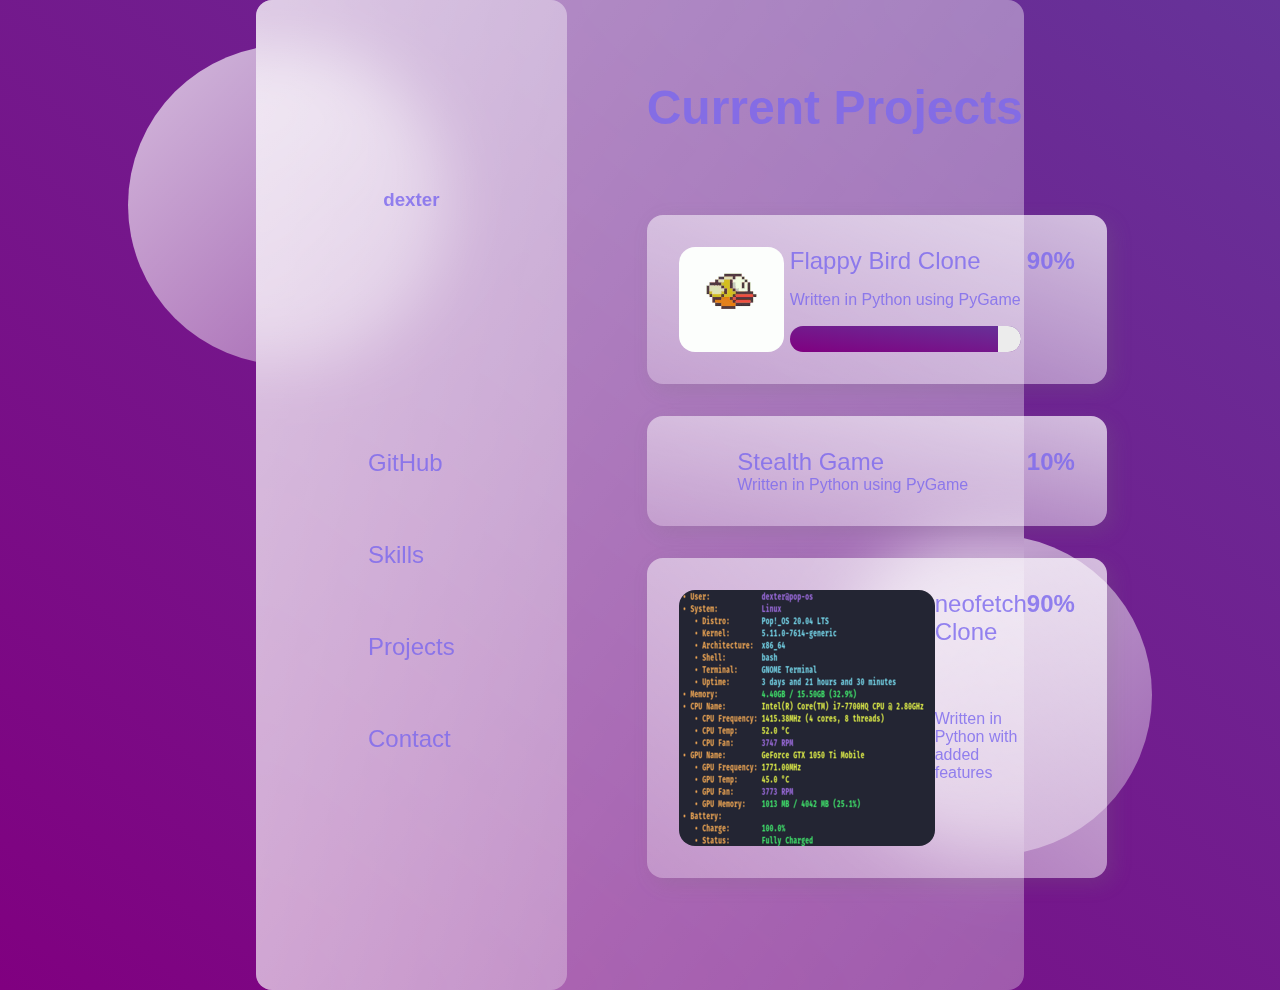
==== index.html @ 89300a67 "Add files via upload" ====
<!DOCTYPE html>
<html lang="en">
    <head>
        <meta charset="UTF-8">
        <meta http-equiv="X-UA-Compatible" content="IE=edge">
        <meta name="viewport" content="width=device-width, initial-scale=1.0">
        <link
            href="//db.onlinewebfonts.com/c/0ac87e2140960beafff078e81f279eef?family=Monaco" rel="stylesheet" type="text/css"
        />
        <link rel="stylesheet" href="./style.css">
        <title>dexter's portfolio</title>
    </head>
    <body>
        <main>
            <section class="glass">
                <div class="dashboard">
                    <div class="user">
                        <!-- <img src="" alt="avatar"> -->
                        <h3>dexter</h3>
                    </div>
                    <div class="links">
                        <div class="link">
                            <!-- <img src="./assets/github.svg" alt="github"> -->
                            <h2>GitHub</h2>
                        </div>
                        <div class="link">
                            <!-- <img src="./assets/github.svg" alt="skills"> -->
                            <h2>Skills</h2>
                        </div>
                        <div class="link">
                            <!-- <img src="./assets/github.svg" alt="projects"> -->
                            <h2>Projects</h2>
                        </div>
                        <div class="link">
                            <!-- <img src="./assets/github.svg" alt="contact"> -->
                            <h2>Contact</h2>
                        </div>
                    </div>
                </div>
                <div class="projects">
                    <div class="status">
                        <h1>Current Projects</h1>
                    </div>
                    <div class="cards">
                        <div class="card">
                            <img src="./assets/flappy.gif" alt="">
                            <div class="card-info">
                                <h2>Flappy Bird Clone</h2>
                                <p>Written in Python using PyGame</p>
                                <div class="progress1"></div>
                            </div>
                            <h2 class="percent">90%</h2>
                        </div>
                        <div class="card">
                            <img src="" alt="">
                            <div class="card-info">
                                <h2>Stealth Game</h2>
                                <p>Written in Python using PyGame</p>
                                <div class="progress2"></div>
                            </div>
                            <h2 class="percent">10%</h2>
                        </div>
                        <div class="card">
                            <img src="./assets/fetcher_256x256.png" alt="">
                            <div class="card-info">
                                <h2>neofetch Clone</h2>
                                <p>Written in Python with added features</p>
                                <div class="progress3"></div>
                            </div>
                            <h2 class="percent">90%</h2>
                        </div>
                    </div>
                </div>
            </section>
        </main>
        <div class="circle1">

        </div>
        <div class="circle2">

        </div>
    </body>
</html>
---- style.css ----
* 
{
    margin: 0px;
    padding: 0px;
    box-sizing: border-box;
}

body 
{
    font-family: 'Monaco', sans-serif;
}

h1
{
    color:mediumslateblue;
    font-weight: 600;
    font-size: 3rem;
    opacity: 0.8;
}

h2, p
{
    color:mediumslateblue;
    font-weight: 500;
    opacity: 0.8;
}

h3
{    
    color:mediumslateblue;
    font-weight: 600;
    opacity: 0.8;
}

main
{
    min-height: 100vh;
    background: linear-gradient(to right top, purple, rebeccapurple);
    display: flex;
    align-items: center;
    justify-content: center;
}

.glass
{
    background: white;
    min-height: 80vh;
    width: 60%;
    background: linear-gradient(to right bottom, 
    rgba(255, 255, 255, 0.5), 
    rgba(255, 255, 255, 0.3));

    border-radius: 1rem;
    z-index: 3;

    backdrop-filter: blur(2rem);

    display: flex;
}

.circle1, .circle2
{
    background: white;
    background: linear-gradient(to right bottom, 
    rgba(255, 255, 255, 0.7), 
    rgba(255, 255, 255, 0.3));
    height: 20rem;
    width: 20rem;
    position: absolute;
    border-radius: 50%;
}

.circle1
{
    top: 5%;
    left: 10%;
}

.circle2
{
    bottom: 5%;
    right: 10%;
}

.dashboard
{
    flex: 1;
    display: flex;
    flex-direction: column;
    align-items: center;
    justify-content: space-evenly;
    text-align: center;
    /* change the colour */
    background: linear-gradient(to right bottom, 
    rgba(255, 255, 255, 0.5), 
    rgba(255, 255, 255, 0.3));
    border-radius: 1rem;
}

.link
{
    display: flex;
    margin: 2rem 0rem;
    padding: 1rem 5rem;
    align-items: center;
}

.link h2
{
    padding: 0rem 2rem;
}

.projects
{
    flex: 2;
}

.status
{
    margin-bottom: 3rem;
}

.projects
{
    display: flex;
    flex-direction: column;
    margin: 5rem;
}

.card
{
    display: flex;
    background: linear-gradient(to right top, 
    rgba(255, 255, 255, 0.3), 
    rgba(255, 255, 255, 0.7));
    border-radius: 1rem;
    margin: 2rem 0rem;
    padding: 2rem;
    box-shadow: 6px 6px 20px rgba(122, 122, 122, 0.2);
    justify-content: space-between;
}

.progress1
{
    background: linear-gradient(to right top, 
    purple, 
    rebeccapurple);
    width: 100%;
    height: 25%;
    border-radius: 1rem;
    position: relative;
    overflow: hidden;
}

.progress1::after
{
    content: "";
    width: 100%;
    height: 100%;
    background: rgba(236, 236, 236);
    position: absolute;
    left: 90%;
}

.progress2
{
    background: linear-gradient(to right top, 
    purple, 
    rebeccapurple);
    width: 100%;
    height: 25%;
    border-radius: 1rem;
    position: relative;
    overflow: hidden;
}

.progress2::after
{
    content: "";
    width: 100%;
    height: 100%;
    background: rgba(236, 236, 236);
    position: absolute;
    left: 10%;
}

.card-info
{
    display: flex;
    flex-direction: column;
    justify-content: space-between;
    border-radius: 3rem;
}

.card img
{
    border-radius: 1rem;
}

.percent
{
    font-weight: bold;
}
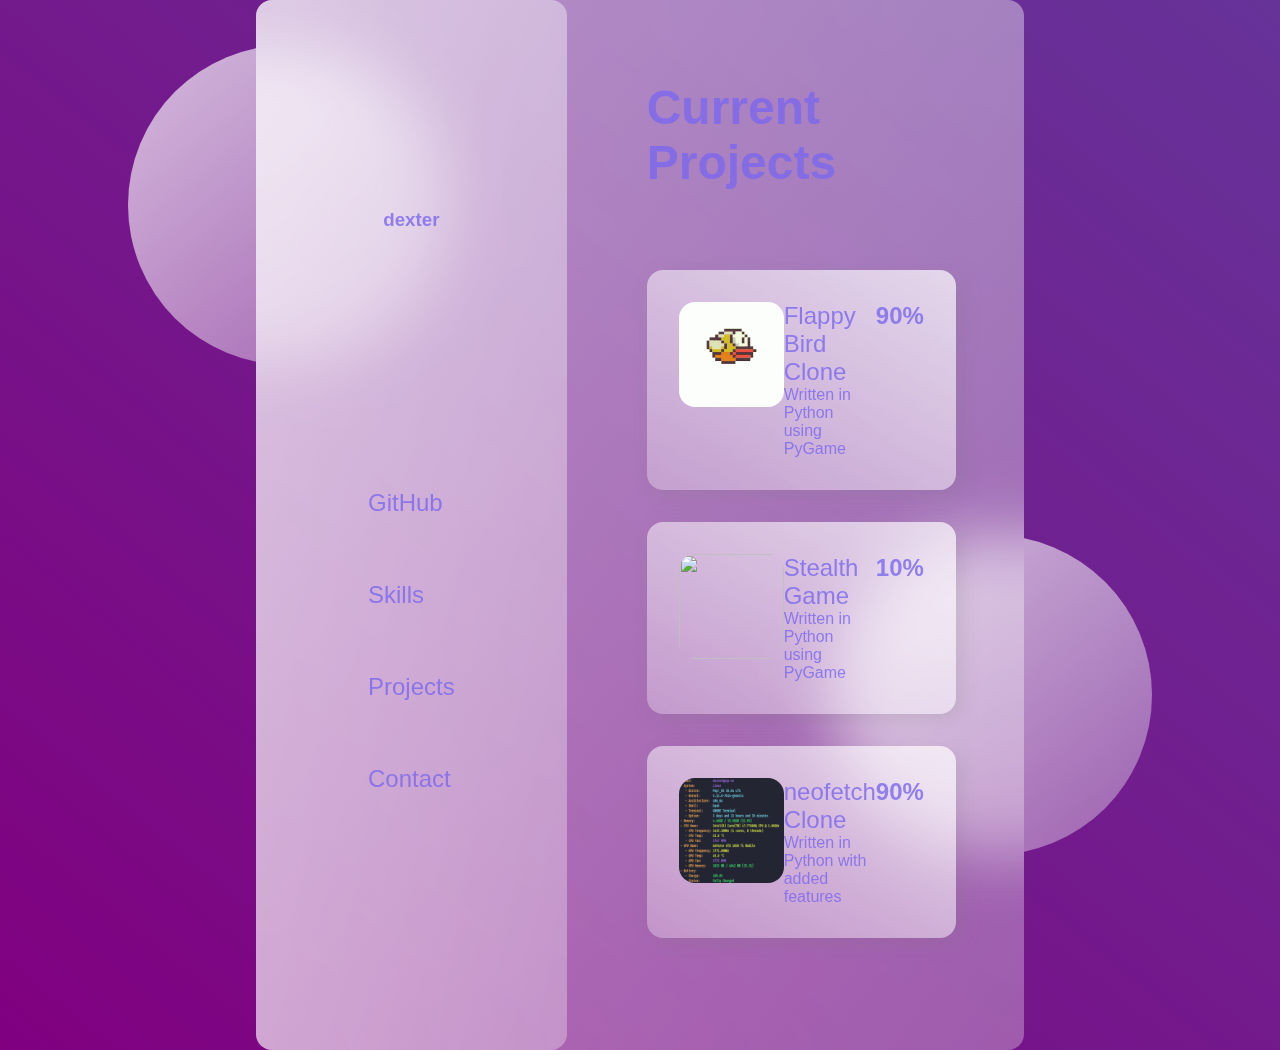
==== commit c6158ac5: "Update index.html" ====
--- a/index.html
+++ b/index.html
@@ -4,9 +4,6 @@
         <meta charset="UTF-8">
         <meta http-equiv="X-UA-Compatible" content="IE=edge">
         <meta name="viewport" content="width=device-width, initial-scale=1.0">
-        <link
-            href="//db.onlinewebfonts.com/c/0ac87e2140960beafff078e81f279eef?family=Monaco" rel="stylesheet" type="text/css"
-        />
         <link rel="stylesheet" href="./style.css">
         <title>dexter's portfolio</title>
     </head>
@@ -21,19 +18,27 @@
                     <div class="links">
                         <div class="link">
                             <!-- <img src="./assets/github.svg" alt="github"> -->
-                            <h2>GitHub</h2>
+                            <a href="https://github.com/d3cimate">
+                                <h2>GitHub</h2>
+                            </a>
                         </div>
                         <div class="link">
                             <!-- <img src="./assets/github.svg" alt="skills"> -->
-                            <h2>Skills</h2>
+                            <a href="./skills.html">
+                                <h2>Skills</h2>
+                            </a>
                         </div>
                         <div class="link">
                             <!-- <img src="./assets/github.svg" alt="projects"> -->
-                            <h2>Projects</h2>
+                            <a href="./projects.html">
+                                <h2>Projects</h2>
+                            </a>
                         </div>
                         <div class="link">
                             <!-- <img src="./assets/github.svg" alt="contact"> -->
-                            <h2>Contact</h2>
+                            <a href="./contact.html">
+                                <h2>Contact</h2>
+                            </a>
                         </div>
                     </div>
                 </div>
@@ -80,4 +85,4 @@
 
         </div>
     </body>
-</html>+</html>
--- a/style.css
+++ b/style.css
@@ -105,6 +105,26 @@
     align-items: center;
 }
 
+.link a:link
+{
+    text-decoration: none;
+}
+
+.link a:visited
+{
+    text-decoration: none;
+}
+
+.link a:hover
+{
+    text-decoration: none;
+}
+
+.link a:active
+{
+    text-decoration: none;
+}
+
 .link h2
 {
     padding: 0rem 2rem;
@@ -195,6 +215,8 @@
 .card img
 {
     border-radius: 1rem;
+    width: 105px;
+    height: 105px;
 }
 
 .percent
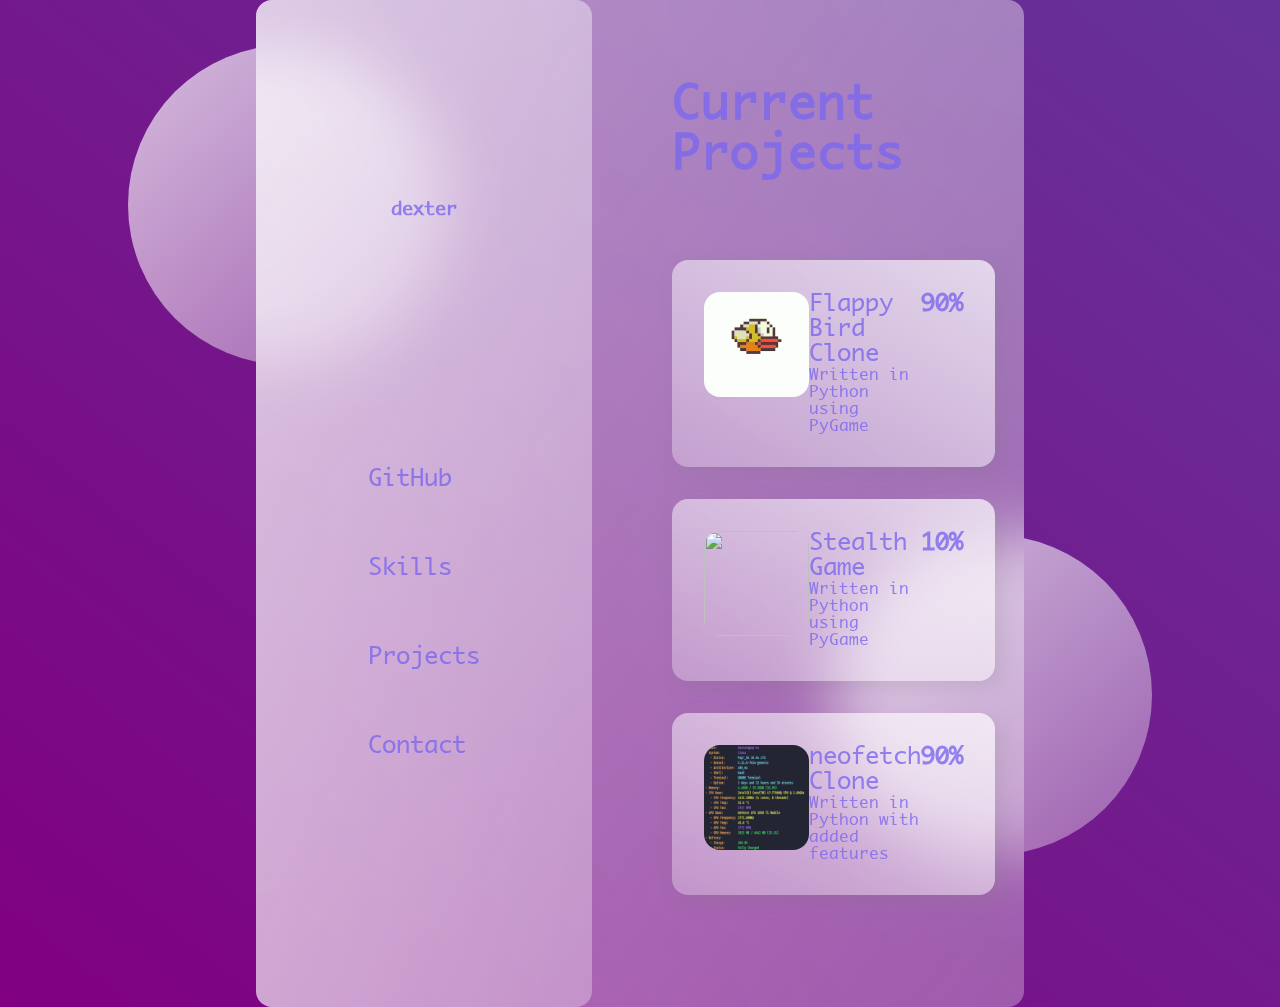
==== commit 745d52a6: "Add files via upload" ====
--- a/index.html
+++ b/index.html
@@ -85,4 +85,4 @@
 
         </div>
     </body>
-</html>
+</html>--- a/style.css
+++ b/style.css
@@ -3,6 +3,12 @@
     margin: 0px;
     padding: 0px;
     box-sizing: border-box;
+}
+
+@font-face
+{
+    font-family: Monaco;
+    src: url(./fonts/Monaco.ttf);
 }
 
 body 
@@ -222,4 +228,4 @@
 .percent
 {
     font-weight: bold;
-}+}
